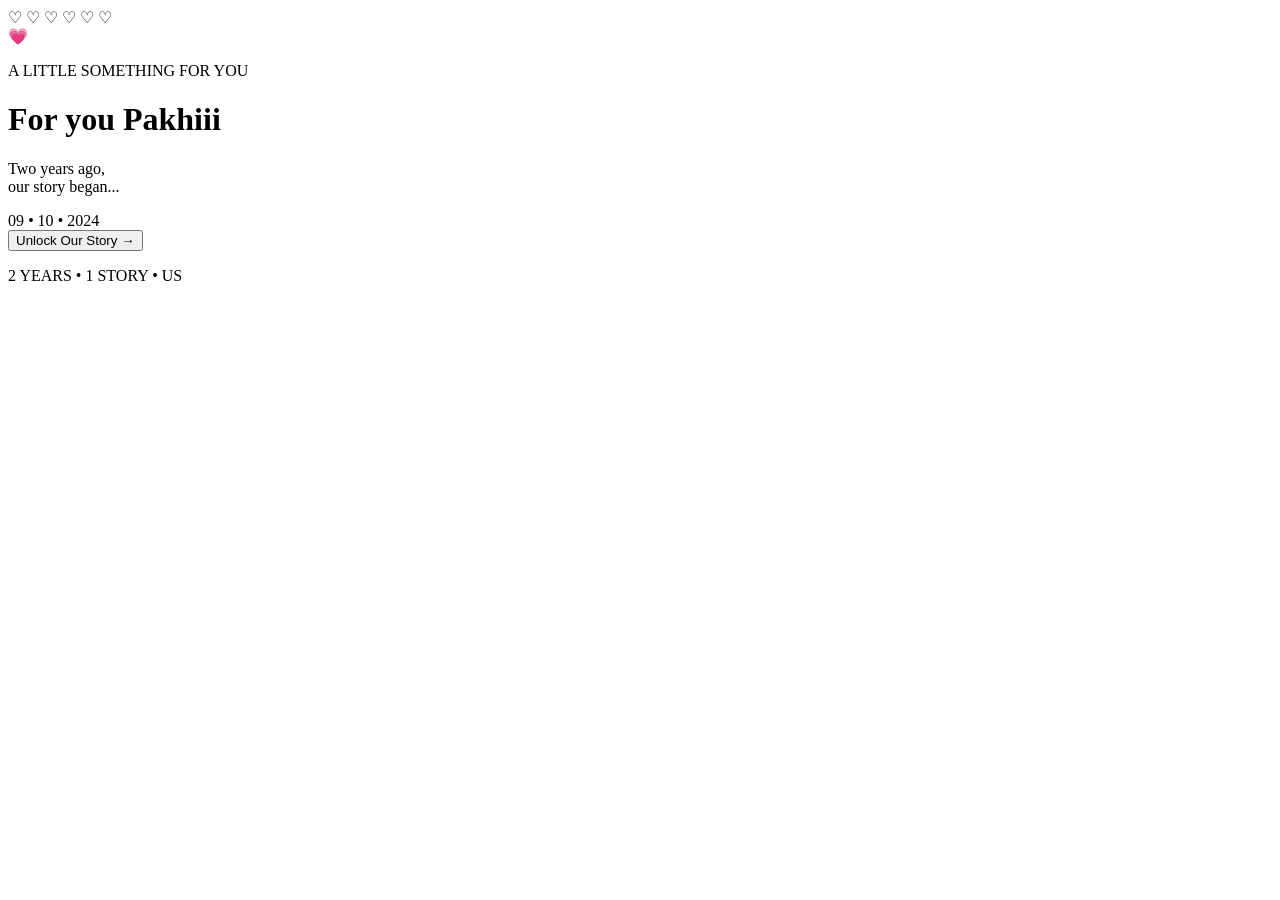
==== index.html @ 114947f1 "Create index.html" ====
<!DOCTYPE html>
<html lang="en">
<head>
    <meta charset="UTF-8">
    <meta name="viewport" content="width=device-width, initial-scale=1.0">

    <title>For you Pakhiii 💗</title>

    <link rel="stylesheet" href="style.css">
</head>

<body>

    <!-- Background -->
    <div class="background">
        <div class="glow glow-1"></div>
        <div class="glow glow-2"></div>
    </div>

    <!-- Floating Hearts -->
    <div class="hearts">
        <span>♡</span>
        <span>♡</span>
        <span>♡</span>
        <span>♡</span>
        <span>♡</span>
        <span>♡</span>
    </div>

    <!-- Main Card -->
    <main class="intro">

        <div class="heart">
            💗
        </div>

        <p class="small-text">A LITTLE SOMETHING FOR YOU</p>

        <h1>
            For you <span>Pakhiii</span>
        </h1>

        <p class="story">
            Two years ago,<br>
            our story began...
        </p>

        <div class="date">
            <span>09</span>
            <i>•</i>
            <span>10</span>
            <i>•</i>
            <span>2024</span>
        </div>

        <button id="enterBtn">
            <span>Unlock Our Story</span>
            <b>→</b>
        </button>

        <p class="bottom-text">
            2 YEARS • 1 STORY • US
        </p>

    </main>

    <script src="script.js"></script>

</body>
</html>
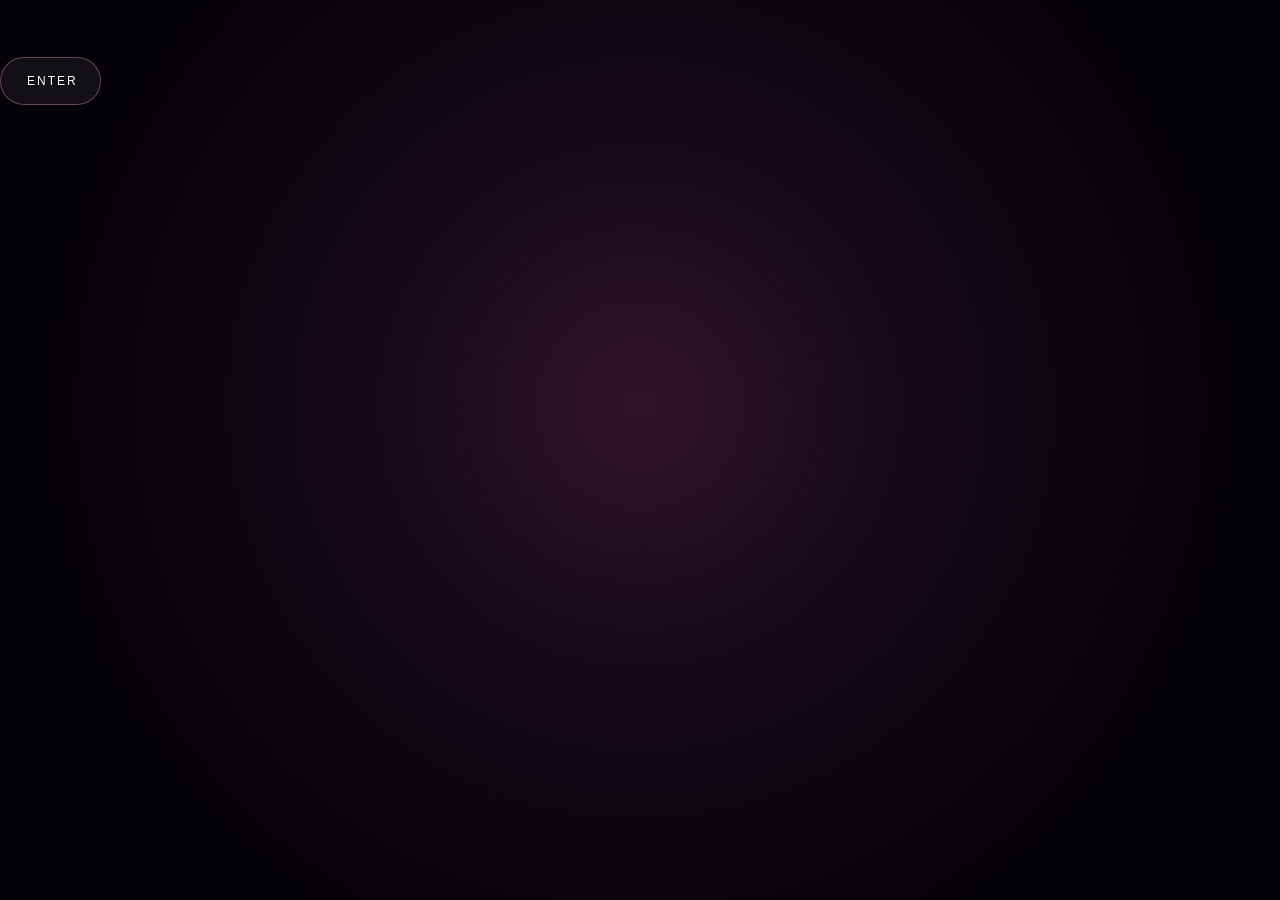
==== commit 9b5c0baf: "Update index.html" ====
--- a/index.html
+++ b/index.html
@@ -3,68 +3,56 @@
 <head>
     <meta charset="UTF-8">
     <meta name="viewport" content="width=device-width, initial-scale=1.0">
-
-    <title>For you Pakhiii 💗</title>
-
+    <title>🔒</title>
     <link rel="stylesheet" href="style.css">
 </head>
 
 <body>
 
-    <!-- Background -->
-    <div class="background">
-        <div class="glow glow-1"></div>
-        <div class="glow glow-2"></div>
+<div class="background">
+    <div class="glow glow1"></div>
+    <div class="glow glow2"></div>
+</div>
+
+<div class="lock-screen">
+
+    <!-- Lock -->
+    <div class="lock">
+        <div class="shackle"></div>
+
+        <div class="lock-body">
+            <div class="keyhole"></div>
+        </div>
     </div>
 
-    <!-- Floating Hearts -->
-    <div class="hearts">
-        <span>♡</span>
-        <span>♡</span>
-        <span>♡</span>
-        <span>♡</span>
-        <span>♡</span>
-        <span>♡</span>
+    <!-- Number -->
+    <div class="pin-area">
+
+        <div class="dots">
+            <span></span>
+            <span></span>
+            <span></span>
+            <span></span>
+            <span></span>
+            <span></span>
+        </div>
+
+        <input
+            id="pin"
+            type="password"
+            inputmode="numeric"
+            maxlength="6"
+            autocomplete="off"
+        >
+
     </div>
 
-    <!-- Main Card -->
-    <main class="intro">
+    <!-- Enter -->
+    <button id="enter">ENTER</button>
 
-        <div class="heart">
-            💗
-        </div>
+</div>
 
-        <p class="small-text">A LITTLE SOMETHING FOR YOU</p>
-
-        <h1>
-            For you <span>Pakhiii</span>
-        </h1>
-
-        <p class="story">
-            Two years ago,<br>
-            our story began...
-        </p>
-
-        <div class="date">
-            <span>09</span>
-            <i>•</i>
-            <span>10</span>
-            <i>•</i>
-            <span>2024</span>
-        </div>
-
-        <button id="enterBtn">
-            <span>Unlock Our Story</span>
-            <b>→</b>
-        </button>
-
-        <p class="bottom-text">
-            2 YEARS • 1 STORY • US
-        </p>
-
-    </main>
-
-    <script src="script.js"></script>
+<script src="script.js"></script>
 
 </body>
 </html>
--- a/style.css
+++ b/style.css
@@ -0,0 +1,314 @@
+* {
+    margin: 0;
+    padding: 0;
+    box-sizing: border-box;
+}
+
+html,
+body {
+    width: 100%;
+    height: 100%;
+}
+
+body {
+    overflow: hidden;
+    background: #050207;
+    color: white;
+    font-family: Georgia, "Times New Roman", serif;
+}
+
+/* Background */
+
+.background {
+    position: fixed;
+    inset: 0;
+    overflow: hidden;
+    background:
+        radial-gradient(circle at 50% 45%, #321326 0%, #120914 35%, #050207 75%);
+}
+
+.glow {
+    position: absolute;
+    border-radius: 50%;
+    filter: blur(90px);
+    opacity: .35;
+}
+
+.glow-1 {
+    width: 350px;
+    height: 350px;
+    background: #c52873;
+    top: -120px;
+    left: -120px;
+}
+
+.glow-2 {
+    width: 300px;
+    height: 300px;
+    background: #7138a8;
+    bottom: -120px;
+    right: -100px;
+}
+
+/* Floating Hearts */
+
+.hearts span {
+    position: absolute;
+    color: rgba(255, 170, 215, .28);
+    font-size: 25px;
+    animation: float 8s infinite ease-in-out;
+}
+
+.hearts span:nth-child(1) {
+    left: 12%;
+    bottom: -50px;
+    animation-delay: 0s;
+}
+
+.hearts span:nth-child(2) {
+    left: 28%;
+    bottom: -50px;
+    animation-delay: 2s;
+}
+
+.hearts span:nth-child(3) {
+    left: 48%;
+    bottom: -50px;
+    animation-delay: 4s;
+}
+
+.hearts span:nth-child(4) {
+    left: 65%;
+    bottom: -50px;
+    animation-delay: 1s;
+}
+
+.hearts span:nth-child(5) {
+    left: 80%;
+    bottom: -50px;
+    animation-delay: 3s;
+}
+
+.hearts span:nth-child(6) {
+    left: 92%;
+    bottom: -50px;
+    animation-delay: 5s;
+}
+
+@keyframes float {
+
+    0% {
+        transform: translateY(0) scale(.8) rotate(0deg);
+        opacity: 0;
+    }
+
+    20% {
+        opacity: 1;
+    }
+
+    100% {
+        transform: translateY(-110vh) scale(1.4) rotate(30deg);
+        opacity: 0;
+    }
+}
+
+/* Main */
+
+.intro {
+    position: relative;
+    z-index: 2;
+
+    min-height: 100vh;
+
+    display: flex;
+    flex-direction: column;
+    justify-content: center;
+    align-items: center;
+
+    text-align: center;
+
+    padding: 30px;
+}
+
+/* Heart */
+
+.heart {
+    width: 78px;
+    height: 78px;
+
+    display: flex;
+    align-items: center;
+    justify-content: center;
+
+    font-size: 36px;
+
+    border-radius: 50%;
+
+    background: rgba(255, 255, 255, .06);
+    border: 1px solid rgba(255, 180, 220, .2);
+
+    box-shadow:
+        0 0 35px rgba(255, 75, 160, .25),
+        inset 0 0 25px rgba(255, 255, 255, .04);
+
+    animation: heartbeat 2.5s infinite ease-in-out;
+
+    margin-bottom: 28px;
+}
+
+@keyframes heartbeat {
+
+    0%, 100% {
+        transform: scale(1);
+    }
+
+    50% {
+        transform: scale(1.08);
+    }
+}
+
+/* Text */
+
+.small-text {
+    font-family: Arial, sans-serif;
+    font-size: 10px;
+    letter-spacing: 4px;
+    color: #d9a5bd;
+    margin-bottom: 16px;
+}
+
+h1 {
+    font-size: clamp(42px, 11vw, 76px);
+    font-weight: 400;
+    letter-spacing: -2px;
+    margin-bottom: 18px;
+}
+
+h1 span {
+    font-style: italic;
+    background: linear-gradient(90deg, #ffb0d4, #e78cff);
+    -webkit-background-clip: text;
+    -webkit-text-fill-color: transparent;
+}
+
+.story {
+    font-size: 18px;
+    line-height: 1.8;
+    color: #cdbcc6;
+}
+
+.date {
+    display: flex;
+    align-items: center;
+    gap: 14px;
+
+    margin-top: 25px;
+
+    font-family: Arial, sans-serif;
+    font-size: 13px;
+    letter-spacing: 3px;
+
+    color: #f0c9da;
+}
+
+.date i {
+    color: #a45c82;
+    font-style: normal;
+}
+
+/* Button */
+
+button {
+    margin-top: 38px;
+
+    display: flex;
+    align-items: center;
+    gap: 25px;
+
+    padding: 16px 22px 16px 26px;
+
+    border: 1px solid rgba(255, 170, 210, .35);
+    border-radius: 50px;
+
+    background: rgba(255, 255, 255, .06);
+    color: white;
+
+    cursor: pointer;
+
+    font-family: Arial, sans-serif;
+    font-size: 12px;
+    letter-spacing: 2px;
+    text-transform: uppercase;
+
+    backdrop-filter: blur(10px);
+
+    transition: .4s ease;
+}
+
+button b {
+    width: 32px;
+    height: 32px;
+
+    display: flex;
+    align-items: center;
+    justify-content: center;
+
+    border-radius: 50%;
+
+    background: rgba(255, 130, 190, .18);
+
+    font-size: 18px;
+    font-weight: 400;
+
+    transition: .4s ease;
+}
+
+button:hover {
+    transform: translateY(-3px);
+    border-color: rgba(255, 180, 220, .8);
+    box-shadow: 0 10px 40px rgba(255, 60, 150, .2);
+}
+
+button:hover b {
+    transform: translateX(4px);
+}
+
+/* Bottom */
+
+.bottom-text {
+    position: absolute;
+    bottom: 25px;
+
+    font-family: Arial, sans-serif;
+    font-size: 8px;
+    letter-spacing: 4px;
+
+    color: rgba(255, 255, 255, .3);
+}
+
+/* Mobile */
+
+@media (max-width: 600px) {
+
+    .intro {
+        padding: 25px;
+    }
+
+    .heart {
+        width: 68px;
+        height: 68px;
+        font-size: 30px;
+    }
+
+    h1 {
+        font-size: 48px;
+    }
+
+    .story {
+        font-size: 16px;
+    }
+
+    button {
+        margin-top: 32px;
+    }
+}
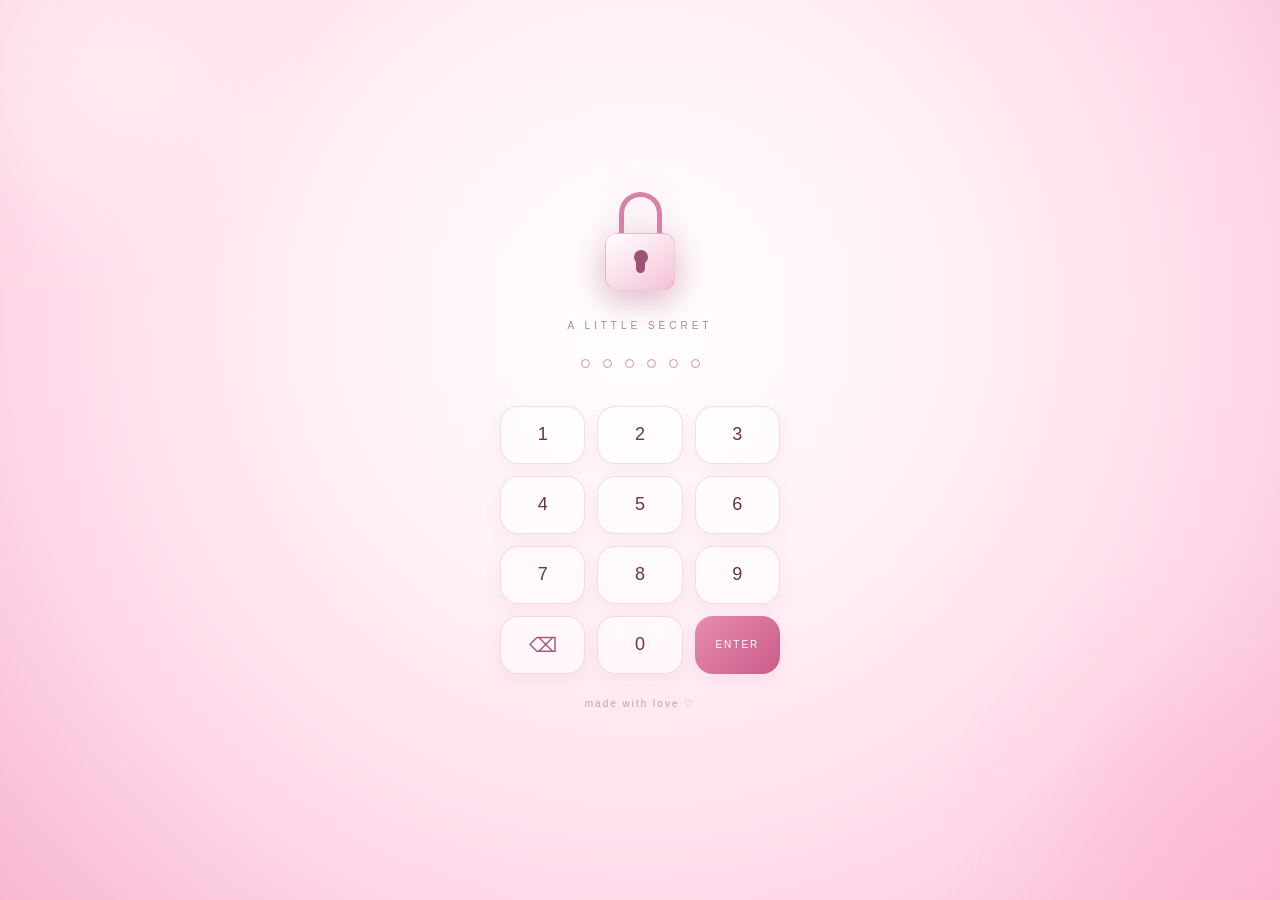
==== commit 17a7146b: "Update index.html" ====
--- a/index.html
+++ b/index.html
@@ -3,56 +3,507 @@
 <head>
     <meta charset="UTF-8">
     <meta name="viewport" content="width=device-width, initial-scale=1.0">
-    <title>🔒</title>
-    <link rel="stylesheet" href="style.css">
+
+    <title>For Fariha 💗</title>
+
+    <style>
+        * {
+            margin: 0;
+            padding: 0;
+            box-sizing: border-box;
+        }
+
+        html {
+            scroll-behavior: smooth;
+        }
+
+        body {
+            min-height: 100vh;
+            overflow: hidden;
+
+            display: flex;
+            justify-content: center;
+            align-items: center;
+
+            font-family: Arial, sans-serif;
+            color: #5b2942;
+
+            background:
+                radial-gradient(
+                    circle at 50% 35%,
+                    #ffffff 0%,
+                    #fff1f7 35%,
+                    #ffd9e9 70%,
+                    #f7b7d0 100%
+                );
+        }
+
+        /* Soft glowing background */
+
+        .glow {
+            position: fixed;
+            width: 300px;
+            height: 300px;
+
+            border-radius: 50%;
+            filter: blur(70px);
+
+            opacity: .45;
+
+            pointer-events: none;
+        }
+
+        .glow.one {
+            background: #ffffff;
+            top: -100px;
+            left: -80px;
+        }
+
+        .glow.two {
+            background: #ffb4d2;
+            right: -100px;
+            bottom: -100px;
+        }
+
+        /* Main */
+
+        .lock-screen {
+            position: relative;
+            z-index: 5;
+
+            width: 100%;
+            max-width: 390px;
+
+            min-height: 100vh;
+
+            display: flex;
+            flex-direction: column;
+            align-items: center;
+            justify-content: center;
+
+            padding: 25px;
+        }
+
+        /* Lock */
+
+        .lock {
+            position: relative;
+
+            width: 82px;
+            height: 98px;
+
+            margin-bottom: 30px;
+
+            filter:
+                drop-shadow(
+                    0 8px 18px rgba(170, 70, 110, .22)
+                );
+
+            animation: floatLock 3s ease-in-out infinite;
+        }
+
+        .shackle {
+            position: absolute;
+
+            width: 43px;
+            height: 48px;
+
+            left: 20px;
+            top: 0;
+
+            border: 5px solid #d783a6;
+            border-bottom: none;
+
+            border-radius: 25px 25px 0 0;
+        }
+
+        .lock-body {
+            position: absolute;
+
+            width: 70px;
+            height: 57px;
+
+            left: 6px;
+            bottom: 0;
+
+            border-radius: 12px;
+
+            background:
+                linear-gradient(
+                    145deg,
+                    #fff,
+                    #f4c1d7
+                );
+
+            border: 1px solid rgba(190,100,140,.25);
+
+            box-shadow:
+                0 12px 30px rgba(180,70,120,.2);
+        }
+
+        .keyhole {
+            position: absolute;
+
+            width: 9px;
+            height: 18px;
+
+            left: 30px;
+            top: 21px;
+
+            background: #9b5273;
+
+            border-radius: 8px;
+        }
+
+        .keyhole::before {
+            content: "";
+
+            position: absolute;
+
+            width: 14px;
+            height: 14px;
+
+            left: -2.5px;
+            top: -5px;
+
+            border-radius: 50%;
+
+            background: #9b5273;
+        }
+
+        @keyframes floatLock {
+            0%, 100% {
+                transform: translateY(0);
+            }
+
+            50% {
+                transform: translateY(-7px);
+            }
+        }
+
+        /* Tiny text */
+
+        .hint {
+            font-size: 10px;
+            letter-spacing: 4px;
+
+            text-transform: uppercase;
+
+            color: rgba(100,45,70,.55);
+
+            margin-bottom: 20px;
+        }
+
+        /* PIN dots */
+
+        .dots {
+            display: flex;
+            justify-content: center;
+            align-items: center;
+
+            gap: 13px;
+
+            height: 25px;
+
+            margin-bottom: 30px;
+        }
+
+        .dot {
+            width: 9px;
+            height: 9px;
+
+            border-radius: 50%;
+
+            border: 1px solid #d98eae;
+
+            background: rgba(255,255,255,.65);
+
+            transition:
+                .25s ease;
+        }
+
+        .dot.active {
+            background: #d85d91;
+
+            border-color: #d85d91;
+
+            box-shadow:
+                0 0 12px rgba(216,93,145,.55);
+
+            transform: scale(1.18);
+        }
+
+        /* Keypad */
+
+        .keypad {
+            width: 100%;
+            max-width: 280px;
+
+            display: grid;
+
+            grid-template-columns:
+                repeat(3, 1fr);
+
+            gap: 12px;
+        }
+
+        .key {
+            height: 58px;
+
+            border-radius: 18px;
+
+            border:
+                1px solid
+                rgba(180,90,125,.18);
+
+            background:
+                rgba(255,255,255,.55);
+
+            backdrop-filter: blur(12px);
+
+            color: #6d304e;
+
+            font-size: 18px;
+
+            cursor: pointer;
+
+            box-shadow:
+                0 6px 18px
+                rgba(180,80,120,.08);
+
+            transition:
+                .2s ease;
+        }
+
+        .key:hover {
+            background:
+                rgba(255,255,255,.85);
+
+            transform:
+                translateY(-2px);
+
+            box-shadow:
+                0 8px 22px
+                rgba(180,80,120,.15);
+        }
+
+        .key:active {
+            transform:
+                scale(.92);
+        }
+
+        .key.enter {
+            background:
+                linear-gradient(
+                    135deg,
+                    #e78caf,
+                    #c95b88
+                );
+
+            color: white;
+
+            font-size: 10px;
+
+            letter-spacing: 2px;
+
+            border: none;
+        }
+
+        .key.delete {
+            font-size: 20px;
+
+            color: #a85878;
+        }
+
+        /* Bottom */
+
+        .private {
+            margin-top: 24px;
+
+            font-size: 10px;
+
+            letter-spacing: 2px;
+
+            color:
+                rgba(100,45,70,.4);
+        }
+
+        /* Wrong PIN shake */
+
+        .shake {
+            animation:
+                shake .35s ease;
+        }
+
+        @keyframes shake {
+
+            0%,100% {
+                transform: translateX(0);
+            }
+
+            25% {
+                transform: translateX(-8px);
+            }
+
+            75% {
+                transform: translateX(8px);
+            }
+        }
+
+        @media(max-height:700px) {
+
+            .lock {
+                transform: scale(.85);
+                margin-bottom: 15px;
+            }
+
+            .hint {
+                margin-bottom: 12px;
+            }
+
+            .dots {
+                margin-bottom: 18px;
+            }
+
+            .key {
+                height: 50px;
+            }
+
+            .private {
+                margin-top: 14px;
+            }
+        }
+    </style>
 </head>
 
 <body>
 
-<div class="background">
-    <div class="glow glow1"></div>
-    <div class="glow glow2"></div>
-</div>
-
-<div class="lock-screen">
-
-    <!-- Lock -->
-    <div class="lock">
-        <div class="shackle"></div>
-
-        <div class="lock-body">
-            <div class="keyhole"></div>
+    <div class="glow one"></div>
+    <div class="glow two"></div>
+
+    <main class="lock-screen" id="lockScreen">
+
+        <div class="lock">
+
+            <div class="shackle"></div>
+
+            <div class="lock-body">
+                <div class="keyhole"></div>
+            </div>
+
         </div>
-    </div>
-
-    <!-- Number -->
-    <div class="pin-area">
+
+        <div class="hint">
+            A little secret
+        </div>
 
         <div class="dots">
-            <span></span>
-            <span></span>
-            <span></span>
-            <span></span>
-            <span></span>
-            <span></span>
+            <span class="dot"></span>
+            <span class="dot"></span>
+            <span class="dot"></span>
+            <span class="dot"></span>
+            <span class="dot"></span>
+            <span class="dot"></span>
         </div>
 
-        <input
-            id="pin"
-            type="password"
-            inputmode="numeric"
-            maxlength="6"
-            autocomplete="off"
-        >
-
-    </div>
-
-    <!-- Enter -->
-    <button id="enter">ENTER</button>
-
-</div>
-
-<script src="script.js"></script>
-
-</body>
-</html>
+        <div class="keypad">
+
+            <button class="key" onclick="press(1)">1</button>
+            <button class="key" onclick="press(2)">2</button>
+            <button class="key" onclick="press(3)">3</button>
+
+            <button class="key" onclick="press(4)">4</button>
+            <button class="key" onclick="press(5)">5</button>
+            <button class="key" onclick="press(6)">6</button>
+
+            <button class="key" onclick="press(7)">7</button>
+            <button class="key" onclick="press(8)">8</button>
+            <button class="key" onclick="press(9)">9</button>
+
+            <button class="key delete" onclick="deleteLast()">⌫</button>
+            <button class="key" onclick="press(0)">0</button>
+            <button class="key enter" onclick="checkPIN()">ENTER</button>
+
+        </div>
+
+        <div class="private">
+            made with love ♡
+        </div>
+
+    </main>
+
+    <script>
+
+        const correctPIN = "091721";
+
+        let enteredPIN = "";
+
+        const dots =
+            document.querySelectorAll(".dot");
+
+        const lockScreen =
+            document.getElementById("lockScreen");
+
+
+        function press(number) {
+
+            if (enteredPIN.length >= 6) {
+                return;
+            }
+
+            enteredPIN += number;
+
+            updateDots();
+
+        }
+
+
+        function deleteLast() {
+
+            enteredPIN =
+                enteredPIN.slice(0, -1);
+
+            updateDots();
+
+        }
+
+
+        function updateDots() {
+
+            dots.forEach((dot, index) => {
+
+                if (index < enteredPIN.length) {
+
+                    dot.classList.add("active");
+
+                } else {
+
+                    dot.classList.remove("active");
+
+                }
+
+            });
+
+        }
+
+
+        function checkPIN() {
+
+            if (enteredPIN === correctPIN) {
+
+                document.body.style.transition =
+                    "opacity 1s ease, transform 1s ease";
+
+                document.body.style.opacity = "0";
+
+                document.body.style.transform =
+                    "translateY(-30px)";
+
+                setTimeout(() => {
+
+                    window.location.href =
+                        "unlocked.html";
+
+                }, 1000);
+
+            } else {
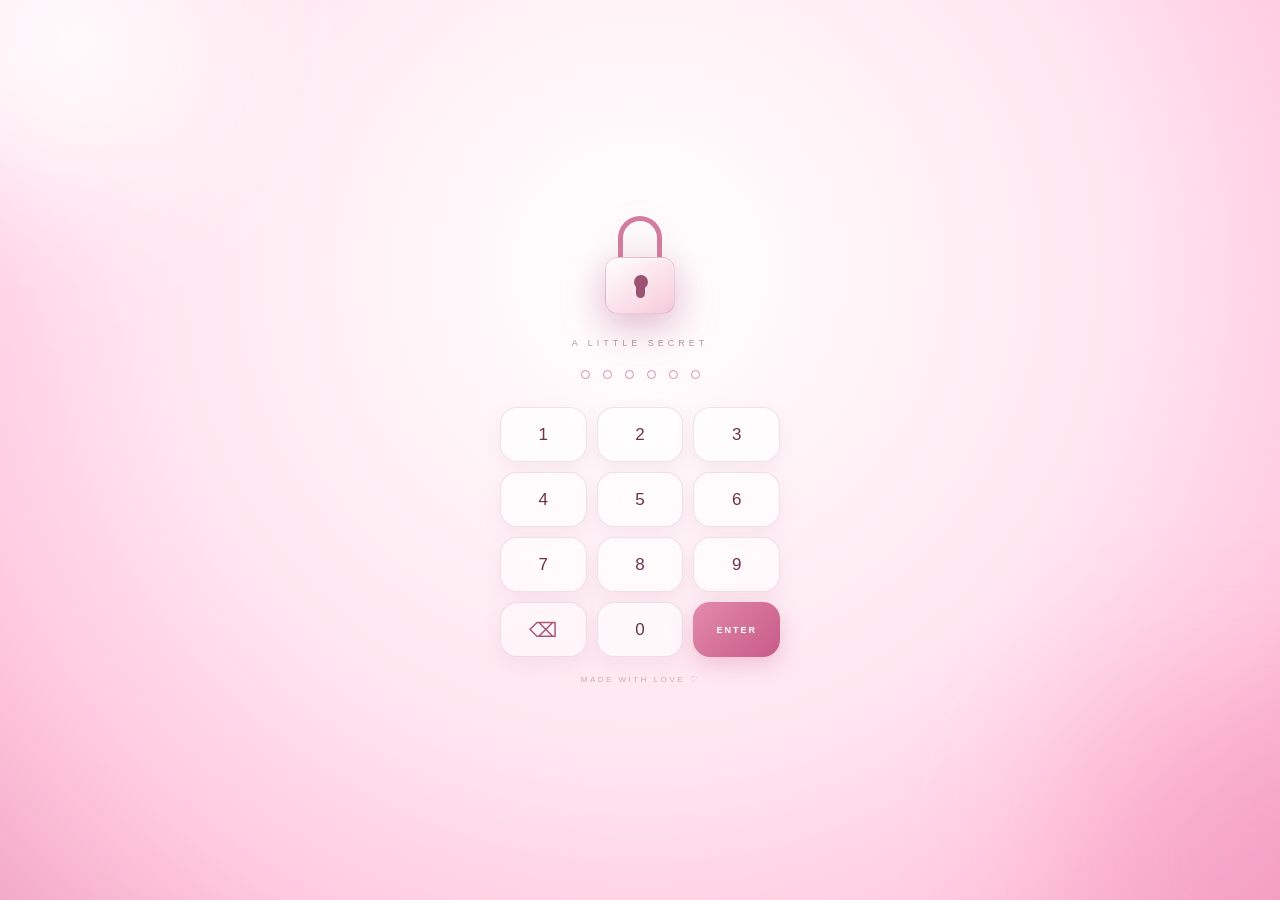
==== commit 82875278: "Update index.html" ====
--- a/index.html
+++ b/index.html
@@ -1,123 +1,334 @@
 <!DOCTYPE html>
 <html lang="en">
+
 <head>
+
     <meta charset="UTF-8">
-    <meta name="viewport" content="width=device-width, initial-scale=1.0">
+
+    <meta
+        name="viewport"
+        content="width=device-width, initial-scale=1.0, maximum-scale=1.0, user-scalable=no"
+    >
 
     <title>For Fariha 💗</title>
 
+
     <style>
+
+        /* =========================
+           RESET
+        ========================== */
+
         * {
             margin: 0;
             padding: 0;
             box-sizing: border-box;
         }
 
-        html {
-            scroll-behavior: smooth;
-        }
-
+
+        /* =========================
+           FULLY FIXED SCREEN
+        ========================== */
+
+        html,
         body {
-            min-height: 100vh;
+            width: 100%;
+            height: 100%;
+
+            margin: 0;
+            padding: 0;
+
             overflow: hidden;
 
+            position: fixed;
+
+            inset: 0;
+
+            overscroll-behavior: none;
+        }
+
+
+        body {
+
             display: flex;
+
             justify-content: center;
             align-items: center;
 
             font-family: Arial, sans-serif;
-            color: #5b2942;
+
+            color: #642f49;
 
             background:
+
                 radial-gradient(
-                    circle at 50% 35%,
+                    circle at 50% 30%,
                     #ffffff 0%,
-                    #fff1f7 35%,
-                    #ffd9e9 70%,
-                    #f7b7d0 100%
+                    #fff5f9 25%,
+                    #ffe5ef 55%,
+                    #ffc9df 80%,
+                    #f3aac9 100%
                 );
-        }
-
-        /* Soft glowing background */
+
+            touch-action: none;
+
+            -webkit-user-select: none;
+            user-select: none;
+
+            -webkit-touch-callout: none;
+        }
+
+
+        /* =========================
+           BACKGROUND GLOWS
+        ========================== */
 
         .glow {
+
             position: fixed;
-            width: 300px;
-            height: 300px;
 
             border-radius: 50%;
-            filter: blur(70px);
-
-            opacity: .45;
 
             pointer-events: none;
-        }
+
+            filter: blur(75px);
+
+            z-index: 0;
+        }
+
 
         .glow.one {
+
+            width: 330px;
+            height: 330px;
+
+            top: -130px;
+            left: -110px;
+
             background: #ffffff;
-            top: -100px;
-            left: -80px;
-        }
+
+            opacity: .9;
+        }
+
 
         .glow.two {
-            background: #ffb4d2;
-            right: -100px;
-            bottom: -100px;
-        }
-
-        /* Main */
+
+            width: 380px;
+            height: 380px;
+
+            right: -150px;
+            bottom: -150px;
+
+            background: #f58eb9;
+
+            opacity: .38;
+        }
+
+
+        .glow.three {
+
+            width: 220px;
+            height: 220px;
+
+            left: 50%;
+            top: 50%;
+
+            transform: translate(-50%, -50%);
+
+            background: #ffffff;
+
+            opacity: .35;
+
+            filter: blur(100px);
+        }
+
+
+        /* =========================
+           FLOATING PETALS
+        ========================== */
+
+        .petal {
+
+            position: fixed;
+
+            width: 7px;
+            height: 11px;
+
+            border-radius:
+                100% 0 100% 0;
+
+            background:
+                rgba(255,255,255,.75);
+
+            pointer-events: none;
+
+            opacity: 0;
+
+            animation:
+                floatingPetal
+                linear infinite;
+        }
+
+
+        .petal.one {
+
+            left: 12%;
+            top: 10%;
+
+            animation-duration: 7s;
+        }
+
+
+        .petal.two {
+
+            left: 82%;
+            top: 5%;
+
+            animation-duration: 9s;
+
+            animation-delay: 2s;
+        }
+
+
+        .petal.three {
+
+            left: 25%;
+            top: 35%;
+
+            animation-duration: 8s;
+
+            animation-delay: 1s;
+        }
+
+
+        .petal.four {
+
+            left: 75%;
+            top: 45%;
+
+            animation-duration: 10s;
+
+            animation-delay: 3s;
+        }
+
+
+        @keyframes floatingPetal {
+
+            0% {
+
+                transform:
+                    translateY(-30px)
+                    rotate(0deg);
+
+                opacity: 0;
+            }
+
+            15% {
+                opacity: .7;
+            }
+
+            50% {
+
+                transform:
+                    translateY(45vh)
+                    translateX(25px)
+                    rotate(180deg);
+
+                opacity: .45;
+            }
+
+            100% {
+
+                transform:
+                    translateY(110vh)
+                    translateX(-20px)
+                    rotate(360deg);
+
+                opacity: 0;
+            }
+        }
+
+
+        /* =========================
+           LOCK SCREEN
+        ========================== */
 
         .lock-screen {
-            position: relative;
-            z-index: 5;
+
+            position: fixed;
+
+            inset: 0;
 
             width: 100%;
-            max-width: 390px;
-
-            min-height: 100vh;
+            height: 100dvh;
 
             display: flex;
+
             flex-direction: column;
+
+            justify-content: center;
+
             align-items: center;
-            justify-content: center;
-
-            padding: 25px;
-        }
-
-        /* Lock */
+
+            padding:
+                20px;
+
+            overflow: hidden;
+
+            z-index: 10;
+        }
+
+
+        /* =========================
+           LOCK
+        ========================== */
 
         .lock {
+
             position: relative;
 
             width: 82px;
             height: 98px;
 
-            margin-bottom: 30px;
+            margin-bottom: 24px;
 
             filter:
                 drop-shadow(
-                    0 8px 18px rgba(170, 70, 110, .22)
+                    0 10px 22px
+                    rgba(175,65,110,.22)
                 );
 
-            animation: floatLock 3s ease-in-out infinite;
-        }
+            animation:
+                lockFloat
+                3s
+                ease-in-out
+                infinite;
+        }
+
 
         .shackle {
+
             position: absolute;
 
-            width: 43px;
-            height: 48px;
-
-            left: 20px;
+            width: 44px;
+            height: 49px;
+
+            left: 19px;
             top: 0;
 
-            border: 5px solid #d783a6;
+            border:
+                5px solid
+                #d27c9f;
+
             border-bottom: none;
 
-            border-radius: 25px 25px 0 0;
-        }
+            border-radius:
+                25px 25px 0 0;
+        }
+
 
         .lock-body {
+
             position: absolute;
 
             width: 70px;
@@ -126,36 +337,49 @@
             left: 6px;
             bottom: 0;
 
-            border-radius: 12px;
+            border-radius: 13px;
 
             background:
+
                 linear-gradient(
                     145deg,
-                    #fff,
-                    #f4c1d7
+                    #ffffff,
+                    #f7cada
                 );
 
-            border: 1px solid rgba(190,100,140,.25);
+            border:
+                1px solid
+                rgba(180,85,125,.25);
 
             box-shadow:
-                0 12px 30px rgba(180,70,120,.2);
-        }
+
+                0 12px 30px
+                rgba(180,70,120,.18),
+
+                inset
+                0 1px 1px
+                rgba(255,255,255,.9);
+        }
+
 
         .keyhole {
+
             position: absolute;
 
             width: 9px;
             height: 18px;
 
             left: 30px;
-            top: 21px;
+            top: 22px;
 
             background: #9b5273;
 
             border-radius: 8px;
         }
 
+
         .keyhole::before {
+
             content: "";
 
             position: absolute;
@@ -171,334 +395,630 @@
             background: #9b5273;
         }
 
-        @keyframes floatLock {
-            0%, 100% {
-                transform: translateY(0);
+
+        @keyframes lockFloat {
+
+            0%,100% {
+
+                transform:
+                    translateY(0);
             }
 
             50% {
-                transform: translateY(-7px);
-            }
-        }
-
-        /* Tiny text */
+
+                transform:
+                    translateY(-7px);
+            }
+        }
+
+
+        /* =========================
+           HINT
+        ========================== */
 
         .hint {
-            font-size: 10px;
+
+            font-size: 9px;
+
             letter-spacing: 4px;
 
             text-transform: uppercase;
 
-            color: rgba(100,45,70,.55);
-
-            margin-bottom: 20px;
-        }
-
-        /* PIN dots */
+            color:
+                rgba(100,45,70,.48);
+
+            margin-bottom: 16px;
+        }
+
+
+        /* =========================
+           PIN DOTS
+        ========================== */
 
         .dots {
+
             display: flex;
+
             justify-content: center;
             align-items: center;
 
             gap: 13px;
 
-            height: 25px;
-
-            margin-bottom: 30px;
-        }
+            height: 20px;
+
+            margin-bottom: 23px;
+        }
+
 
         .dot {
+
             width: 9px;
             height: 9px;
 
             border-radius: 50%;
 
-            border: 1px solid #d98eae;
-
-            background: rgba(255,255,255,.65);
+            background:
+                rgba(255,255,255,.7);
+
+            border:
+                1px solid
+                #d68aaa;
 
             transition:
                 .25s ease;
         }
 
+
         .dot.active {
-            background: #d85d91;
-
-            border-color: #d85d91;
+
+            background:
+                #d65b90;
+
+            border-color:
+                #d65b90;
 
             box-shadow:
-                0 0 12px rgba(216,93,145,.55);
-
-            transform: scale(1.18);
-        }
-
-        /* Keypad */
+                0 0 13px
+                rgba(214,91,144,.6);
+
+            transform:
+                scale(1.18);
+        }
+
+
+        /* =========================
+           KEYPAD
+        ========================== */
 
         .keypad {
-            width: 100%;
-            max-width: 280px;
+
+            width: min(280px, 85vw);
 
             display: grid;
 
             grid-template-columns:
                 repeat(3, 1fr);
 
-            gap: 12px;
-        }
+            gap: 10px;
+        }
+
 
         .key {
-            height: 58px;
-
-            border-radius: 18px;
+
+            height: 55px;
+
+            border-radius: 17px;
 
             border:
                 1px solid
-                rgba(180,90,125,.18);
+                rgba(170,80,120,.16);
 
             background:
-                rgba(255,255,255,.55);
-
-            backdrop-filter: blur(12px);
+                rgba(255,255,255,.62);
+
+            backdrop-filter:
+                blur(15px);
+
+            -webkit-backdrop-filter:
+                blur(15px);
 
             color: #6d304e;
 
-            font-size: 18px;
+            font-size: 17px;
 
             cursor: pointer;
 
             box-shadow:
-                0 6px 18px
-                rgba(180,80,120,.08);
+
+                0 7px 20px
+                rgba(170,70,110,.08);
 
             transition:
-                .2s ease;
-        }
+                transform .15s ease,
+                background .2s ease,
+                box-shadow .2s ease;
+        }
+
 
         .key:hover {
+
             background:
-                rgba(255,255,255,.85);
+                rgba(255,255,255,.9);
+
+            box-shadow:
+
+                0 10px 25px
+                rgba(170,70,110,.13);
+        }
+
+
+        .key:active {
 
             transform:
-                translateY(-2px);
-
-            box-shadow:
-                0 8px 22px
-                rgba(180,80,120,.15);
-        }
-
-        .key:active {
-            transform:
-                scale(.92);
-        }
+                scale(.91);
+        }
+
+
+        /* ENTER */
 
         .key.enter {
+
+            border: none;
+
+            color: white;
+
+            font-size: 9px;
+
+            font-weight: 600;
+
+            letter-spacing: 2px;
+
             background:
+
                 linear-gradient(
                     135deg,
-                    #e78caf,
-                    #c95b88
+                    #e48bad,
+                    #c75a87
                 );
 
-            color: white;
-
-            font-size: 10px;
-
-            letter-spacing: 2px;
-
-            border: none;
-        }
+            box-shadow:
+
+                0 8px 22px
+                rgba(195,75,125,.25);
+        }
+
+
+        /* DELETE */
 
         .key.delete {
+
             font-size: 20px;
 
-            color: #a85878;
-        }
-
-        /* Bottom */
+            color: #a65578;
+
+            background:
+                rgba(255,255,255,.5);
+        }
+
+
+        /* =========================
+           BOTTOM TEXT
+        ========================== */
 
         .private {
-            margin-top: 24px;
-
-            font-size: 10px;
-
-            letter-spacing: 2px;
+
+            margin-top: 18px;
+
+            font-size: 8px;
+
+            letter-spacing: 2.5px;
+
+            text-transform: uppercase;
 
             color:
-                rgba(100,45,70,.4);
-        }
-
-        /* Wrong PIN shake */
+                rgba(100,45,70,.35);
+        }
+
+
+        /* =========================
+           WRONG PIN SHAKE
+        ========================== */
 
         .shake {
+
             animation:
-                shake .35s ease;
-        }
+                shake
+                .35s
+                ease;
+        }
+
 
         @keyframes shake {
 
             0%,100% {
-                transform: translateX(0);
+                transform:
+                    translateX(0);
             }
 
             25% {
-                transform: translateX(-8px);
+                transform:
+                    translateX(-8px);
             }
 
             75% {
-                transform: translateX(8px);
-            }
-        }
-
-        @media(max-height:700px) {
+                transform:
+                    translateX(8px);
+            }
+        }
+
+
+        /* =========================
+           SMALL HEIGHT DEVICES
+        ========================== */
+
+        @media(max-height: 680px) {
 
             .lock {
-                transform: scale(.85);
-                margin-bottom: 15px;
+
+                transform:
+                    scale(.78);
+
+                margin-bottom: 8px;
             }
 
             .hint {
-                margin-bottom: 12px;
+
+                margin-bottom: 9px;
             }
 
             .dots {
-                margin-bottom: 18px;
+
+                margin-bottom: 13px;
+            }
+
+            .keypad {
+
+                gap: 7px;
             }
 
             .key {
+
+                height: 45px;
+
+                border-radius: 14px;
+            }
+
+            .private {
+
+                margin-top: 10px;
+            }
+        }
+
+
+        /* =========================
+           VERY SMALL MOBILE
+        ========================== */
+
+        @media(max-width: 350px) {
+
+            .keypad {
+
+                width: 250px;
+            }
+
+            .key {
+
                 height: 50px;
             }
 
-            .private {
-                margin-top: 14px;
-            }
-        }
+            .dots {
+
+                gap: 11px;
+            }
+        }
+
     </style>
+
 </head>
 
+
 <body>
 
+
+    <!-- Background -->
+
     <div class="glow one"></div>
+
     <div class="glow two"></div>
 
-    <main class="lock-screen" id="lockScreen">
+    <div class="glow three"></div>
+
+
+    <!-- Floating petals -->
+
+    <div class="petal one"></div>
+
+    <div class="petal two"></div>
+
+    <div class="petal three"></div>
+
+    <div class="petal four"></div>
+
+
+    <!-- LOCK SCREEN -->
+
+    <main
+        class="lock-screen"
+        id="lockScreen"
+    >
+
+
+        <!-- Lock -->
 
         <div class="lock">
 
             <div class="shackle"></div>
 
             <div class="lock-body">
+
                 <div class="keyhole"></div>
+
             </div>
 
         </div>
+
+
+        <!-- Hint -->
 
         <div class="hint">
             A little secret
         </div>
 
+
+        <!-- PIN -->
+
         <div class="dots">
+
             <span class="dot"></span>
+
             <span class="dot"></span>
+
             <span class="dot"></span>
+
             <span class="dot"></span>
+
             <span class="dot"></span>
+
             <span class="dot"></span>
+
         </div>
 
+
+        <!-- KEYPAD -->
+
         <div class="keypad">
 
-            <button class="key" onclick="press(1)">1</button>
-            <button class="key" onclick="press(2)">2</button>
-            <button class="key" onclick="press(3)">3</button>
-
-            <button class="key" onclick="press(4)">4</button>
-            <button class="key" onclick="press(5)">5</button>
-            <button class="key" onclick="press(6)">6</button>
-
-            <button class="key" onclick="press(7)">7</button>
-            <button class="key" onclick="press(8)">8</button>
-            <button class="key" onclick="press(9)">9</button>
-
-            <button class="key delete" onclick="deleteLast()">⌫</button>
-            <button class="key" onclick="press(0)">0</button>
-            <button class="key enter" onclick="checkPIN()">ENTER</button>
+
+            <button
+                class="key"
+                onclick="press(1)"
+            >
+                1
+            </button>
+
+
+            <button
+                class="key"
+                onclick="press(2)"
+            >
+                2
+            </button>
+
+
+            <button
+                class="key"
+                onclick="press(3)"
+            >
+                3
+            </button>
+
+
+            <button
+                class="key"
+                onclick="press(4)"
+            >
+                4
+            </button>
+
+
+            <button
+                class="key"
+                onclick="press(5)"
+            >
+                5
+            </button>
+
+
+            <button
+                class="key"
+                onclick="press(6)"
+            >
+                6
+            </button>
+
+
+            <button
+                class="key"
+                onclick="press(7)"
+            >
+                7
+            </button>
+
+
+            <button
+                class="key"
+                onclick="press(8)"
+            >
+                8
+            </button>
+
+
+            <button
+                class="key"
+                onclick="press(9)"
+            >
+                9
+            </button>
+
+
+            <button
+                class="key delete"
+                onclick="deleteLast()"
+            >
+                ⌫
+            </button>
+
+
+            <button
+                class="key"
+                onclick="press(0)"
+            >
+                0
+            </button>
+
+
+            <button
+                class="key enter"
+                onclick="checkPIN()"
+            >
+                ENTER
+            </button>
+
 
         </div>
+
 
         <div class="private">
             made with love ♡
         </div>
 
+
     </main>
 
+
     <script>
 
-        const correctPIN = "091721";
-
-        let enteredPIN = "";
+        /* =========================
+           PIN SYSTEM
+        ========================== */
+
+        const correctPIN =
+            "091721";
+
+        let enteredPIN =
+            "";
+
 
         const dots =
             document.querySelectorAll(".dot");
 
+
         const lockScreen =
             document.getElementById("lockScreen");
 
 
+        /* =========================
+           NUMBER PRESS
+        ========================== */
+
         function press(number) {
 
             if (enteredPIN.length >= 6) {
                 return;
             }
 
-            enteredPIN += number;
+
+            enteredPIN +=
+                number;
+
 
             updateDots();
 
         }
 
+
+        /* =========================
+           DELETE
+        ========================== */
 
         function deleteLast() {
 
             enteredPIN =
                 enteredPIN.slice(0, -1);
 
+
             updateDots();
 
         }
 
 
+        /* =========================
+           UPDATE DOTS
+        ========================== */
+
         function updateDots() {
 
-            dots.forEach((dot, index) => {
-
-                if (index < enteredPIN.length) {
-
-                    dot.classList.add("active");
-
-                } else {
-
-                    dot.classList.remove("active");
+            dots.forEach(
+                (dot, index) => {
+
+                    if (
+                        index <
+                        enteredPIN.length
+                    ) {
+
+                        dot.classList.add(
+                            "active"
+                        );
+
+                    } else {
+
+                        dot.classList.remove(
+                            "active"
+                        );
+
+                    }
 
                 }
-
-            });
-
-        }
-
+            );
+
+        }
+
+
+        /* =========================
+           CHECK PIN
+        ========================== */
 
         function checkPIN() {
 
-            if (enteredPIN === correctPIN) {
+
+            if (
+                enteredPIN ===
+                correctPIN
+            ) {
+
 
                 document.body.style.transition =
                     "opacity 1s ease, transform 1s ease";
 
-                document.body.style.opacity = "0";
+
+                document.body.style.opacity =
+                    "0";
+
 
                 document.body.style.transform =
                     "translateY(-30px)";
 
+
                 setTimeout(() => {
 
                     window.location.href =
@@ -506,4 +1026,41 @@
 
                 }, 1000);
 
+
             } else {
+
+
+                /* Shake */
+
+                lockScreen.classList.remove(
+                    "shake"
+                );
+
+
+                void lockScreen.offsetWidth;
+
+
+                lockScreen.classList.add(
+                    "shake"
+                );
+
+
+                /* Wrong PIN page */
+
+                setTimeout(() => {
+
+                    window.location.href =
+                        "error.html";
+
+                }, 400);
+
+            }
+
+        }
+
+    </script>
+
+
+</body>
+
+</html>
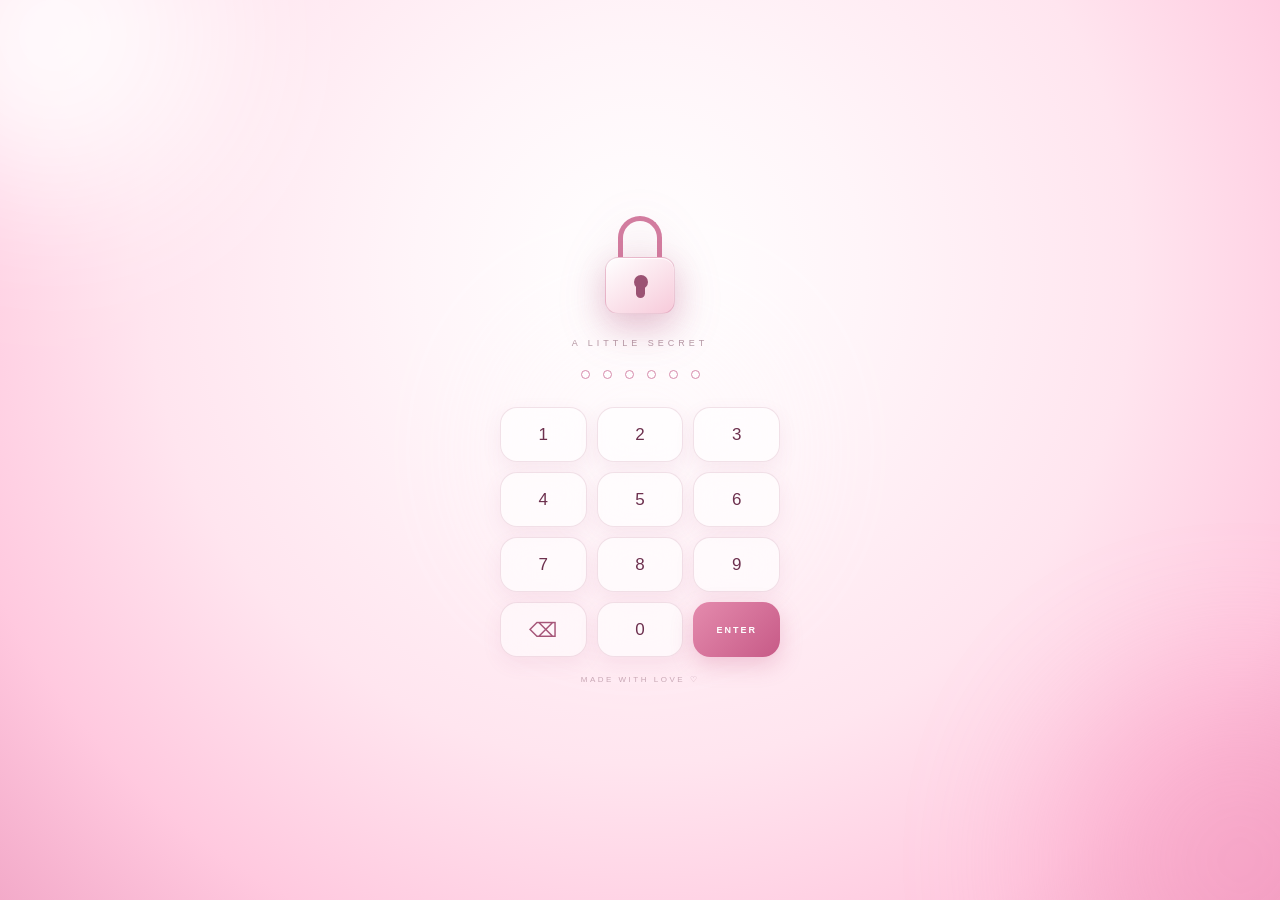
==== commit be1501c5: "Create index.html" ====
--- a/index.html
+++ b/index.html
@@ -12,12 +12,7 @@
 
     <title>For Fariha 💗</title>
 
-
     <style>
-
-        /* =========================
-           RESET
-        ========================== */
 
         * {
             margin: 0;
@@ -25,696 +20,30 @@
             box-sizing: border-box;
         }
 
-
-        /* =========================
-           FULLY FIXED SCREEN
-        ========================== */
-
         html,
         body {
             width: 100%;
             height: 100%;
-
-            margin: 0;
-            padding: 0;
-
             overflow: hidden;
-
             position: fixed;
-
             inset: 0;
-
-            overscroll-behavior: none;
+            background: #fff5f9;
         }
 
-
-        body {
-
-            display: flex;
-
-            justify-content: center;
-            align-items: center;
-
-            font-family: Arial, sans-serif;
-
-            color: #642f49;
-
-            background:
-
-                radial-gradient(
-                    circle at 50% 30%,
-                    #ffffff 0%,
-                    #fff5f9 25%,
-                    #ffe5ef 55%,
-                    #ffc9df 80%,
-                    #f3aac9 100%
-                );
-
-            touch-action: none;
-
-            -webkit-user-select: none;
-            user-select: none;
-
-            -webkit-touch-callout: none;
-        }
-
-
-        /* =========================
-           BACKGROUND GLOWS
-        ========================== */
-
-        .glow {
-
+        #page {
             position: fixed;
-
-            border-radius: 50%;
-
-            pointer-events: none;
-
-            filter: blur(75px);
-
-            z-index: 0;
-        }
-
-
-        .glow.one {
-
-            width: 330px;
-            height: 330px;
-
-            top: -130px;
-            left: -110px;
-
-            background: #ffffff;
-
-            opacity: .9;
-        }
-
-
-        .glow.two {
-
-            width: 380px;
-            height: 380px;
-
-            right: -150px;
-            bottom: -150px;
-
-            background: #f58eb9;
-
-            opacity: .38;
-        }
-
-
-        .glow.three {
-
-            width: 220px;
-            height: 220px;
-
-            left: 50%;
-            top: 50%;
-
-            transform: translate(-50%, -50%);
-
-            background: #ffffff;
-
-            opacity: .35;
-
-            filter: blur(100px);
-        }
-
-
-        /* =========================
-           FLOATING PETALS
-        ========================== */
-
-        .petal {
-
-            position: fixed;
-
-            width: 7px;
-            height: 11px;
-
-            border-radius:
-                100% 0 100% 0;
-
-            background:
-                rgba(255,255,255,.75);
-
-            pointer-events: none;
-
-            opacity: 0;
-
-            animation:
-                floatingPetal
-                linear infinite;
-        }
-
-
-        .petal.one {
-
-            left: 12%;
-            top: 10%;
-
-            animation-duration: 7s;
-        }
-
-
-        .petal.two {
-
-            left: 82%;
-            top: 5%;
-
-            animation-duration: 9s;
-
-            animation-delay: 2s;
-        }
-
-
-        .petal.three {
-
-            left: 25%;
-            top: 35%;
-
-            animation-duration: 8s;
-
-            animation-delay: 1s;
-        }
-
-
-        .petal.four {
-
-            left: 75%;
-            top: 45%;
-
-            animation-duration: 10s;
-
-            animation-delay: 3s;
-        }
-
-
-        @keyframes floatingPetal {
-
-            0% {
-
-                transform:
-                    translateY(-30px)
-                    rotate(0deg);
-
-                opacity: 0;
-            }
-
-            15% {
-                opacity: .7;
-            }
-
-            50% {
-
-                transform:
-                    translateY(45vh)
-                    translateX(25px)
-                    rotate(180deg);
-
-                opacity: .45;
-            }
-
-            100% {
-
-                transform:
-                    translateY(110vh)
-                    translateX(-20px)
-                    rotate(360deg);
-
-                opacity: 0;
-            }
-        }
-
-
-        /* =========================
-           LOCK SCREEN
-        ========================== */
-
-        .lock-screen {
-
-            position: fixed;
-
             inset: 0;
 
             width: 100%;
-            height: 100dvh;
-
-            display: flex;
-
-            flex-direction: column;
-
-            justify-content: center;
-
-            align-items: center;
-
-            padding:
-                20px;
-
-            overflow: hidden;
-
-            z-index: 10;
-        }
-
-
-        /* =========================
-           LOCK
-        ========================== */
-
-        .lock {
-
-            position: relative;
-
-            width: 82px;
-            height: 98px;
-
-            margin-bottom: 24px;
-
-            filter:
-                drop-shadow(
-                    0 10px 22px
-                    rgba(175,65,110,.22)
-                );
-
-            animation:
-                lockFloat
-                3s
-                ease-in-out
-                infinite;
-        }
-
-
-        .shackle {
-
-            position: absolute;
-
-            width: 44px;
-            height: 49px;
-
-            left: 19px;
-            top: 0;
-
-            border:
-                5px solid
-                #d27c9f;
-
-            border-bottom: none;
-
-            border-radius:
-                25px 25px 0 0;
-        }
-
-
-        .lock-body {
-
-            position: absolute;
-
-            width: 70px;
-            height: 57px;
-
-            left: 6px;
-            bottom: 0;
-
-            border-radius: 13px;
-
-            background:
-
-                linear-gradient(
-                    145deg,
-                    #ffffff,
-                    #f7cada
-                );
-
-            border:
-                1px solid
-                rgba(180,85,125,.25);
-
-            box-shadow:
-
-                0 12px 30px
-                rgba(180,70,120,.18),
-
-                inset
-                0 1px 1px
-                rgba(255,255,255,.9);
-        }
-
-
-        .keyhole {
-
-            position: absolute;
-
-            width: 9px;
-            height: 18px;
-
-            left: 30px;
-            top: 22px;
-
-            background: #9b5273;
-
-            border-radius: 8px;
-        }
-
-
-        .keyhole::before {
-
-            content: "";
-
-            position: absolute;
-
-            width: 14px;
-            height: 14px;
-
-            left: -2.5px;
-            top: -5px;
-
-            border-radius: 50%;
-
-            background: #9b5273;
-        }
-
-
-        @keyframes lockFloat {
-
-            0%,100% {
-
-                transform:
-                    translateY(0);
-            }
-
-            50% {
-
-                transform:
-                    translateY(-7px);
-            }
-        }
-
-
-        /* =========================
-           HINT
-        ========================== */
-
-        .hint {
-
-            font-size: 9px;
-
-            letter-spacing: 4px;
-
-            text-transform: uppercase;
-
-            color:
-                rgba(100,45,70,.48);
-
-            margin-bottom: 16px;
-        }
-
-
-        /* =========================
-           PIN DOTS
-        ========================== */
-
-        .dots {
-
-            display: flex;
-
-            justify-content: center;
-            align-items: center;
-
-            gap: 13px;
-
-            height: 20px;
-
-            margin-bottom: 23px;
-        }
-
-
-        .dot {
-
-            width: 9px;
-            height: 9px;
-
-            border-radius: 50%;
-
-            background:
-                rgba(255,255,255,.7);
-
-            border:
-                1px solid
-                #d68aaa;
-
-            transition:
-                .25s ease;
-        }
-
-
-        .dot.active {
-
-            background:
-                #d65b90;
-
-            border-color:
-                #d65b90;
-
-            box-shadow:
-                0 0 13px
-                rgba(214,91,144,.6);
-
-            transform:
-                scale(1.18);
-        }
-
-
-        /* =========================
-           KEYPAD
-        ========================== */
-
-        .keypad {
-
-            width: min(280px, 85vw);
-
-            display: grid;
-
-            grid-template-columns:
-                repeat(3, 1fr);
-
-            gap: 10px;
-        }
-
-
-        .key {
-
-            height: 55px;
-
-            border-radius: 17px;
-
-            border:
-                1px solid
-                rgba(170,80,120,.16);
-
-            background:
-                rgba(255,255,255,.62);
-
-            backdrop-filter:
-                blur(15px);
-
-            -webkit-backdrop-filter:
-                blur(15px);
-
-            color: #6d304e;
-
-            font-size: 17px;
-
-            cursor: pointer;
-
-            box-shadow:
-
-                0 7px 20px
-                rgba(170,70,110,.08);
-
-            transition:
-                transform .15s ease,
-                background .2s ease,
-                box-shadow .2s ease;
-        }
-
-
-        .key:hover {
-
-            background:
-                rgba(255,255,255,.9);
-
-            box-shadow:
-
-                0 10px 25px
-                rgba(170,70,110,.13);
-        }
-
-
-        .key:active {
-
-            transform:
-                scale(.91);
-        }
-
-
-        /* ENTER */
-
-        .key.enter {
+            height: 100%;
 
             border: none;
 
-            color: white;
-
-            font-size: 9px;
-
-            font-weight: 600;
-
-            letter-spacing: 2px;
-
-            background:
-
-                linear-gradient(
-                    135deg,
-                    #e48bad,
-                    #c75a87
-                );
-
-            box-shadow:
-
-                0 8px 22px
-                rgba(195,75,125,.25);
+            display: block;
         }
 
-
-        /* DELETE */
-
-        .key.delete {
-
-            font-size: 20px;
-
-            color: #a65578;
-
-            background:
-                rgba(255,255,255,.5);
-        }
-
-
-        /* =========================
-           BOTTOM TEXT
-        ========================== */
-
-        .private {
-
-            margin-top: 18px;
-
-            font-size: 8px;
-
-            letter-spacing: 2.5px;
-
-            text-transform: uppercase;
-
-            color:
-                rgba(100,45,70,.35);
-        }
-
-
-        /* =========================
-           WRONG PIN SHAKE
-        ========================== */
-
-        .shake {
-
-            animation:
-                shake
-                .35s
-                ease;
-        }
-
-
-        @keyframes shake {
-
-            0%,100% {
-                transform:
-                    translateX(0);
-            }
-
-            25% {
-                transform:
-                    translateX(-8px);
-            }
-
-            75% {
-                transform:
-                    translateX(8px);
-            }
-        }
-
-
-        /* =========================
-           SMALL HEIGHT DEVICES
-        ========================== */
-
-        @media(max-height: 680px) {
-
-            .lock {
-
-                transform:
-                    scale(.78);
-
-                margin-bottom: 8px;
-            }
-
-            .hint {
-
-                margin-bottom: 9px;
-            }
-
-            .dots {
-
-                margin-bottom: 13px;
-            }
-
-            .keypad {
-
-                gap: 7px;
-            }
-
-            .key {
-
-                height: 45px;
-
-                border-radius: 14px;
-            }
-
-            .private {
-
-                margin-top: 10px;
-            }
-        }
-
-
-        /* =========================
-           VERY SMALL MOBILE
-        ========================== */
-
-        @media(max-width: 350px) {
-
-            .keypad {
-
-                width: 250px;
-            }
-
-            .key {
-
-                height: 50px;
-            }
-
-            .dots {
-
-                gap: 11px;
-            }
+        #music {
+            display: none;
         }
 
     </style>
@@ -725,338 +54,97 @@
 <body>
 
 
-    <!-- Background -->
+    <!-- =========================
+         BACKGROUND MUSIC
+    ========================== -->
 
-    <div class="glow one"></div>
-
-    <div class="glow two"></div>
-
-    <div class="glow three"></div>
+    <audio
+        id="music"
+        src="every-breath-you-take-instrumental.mp3"
+        preload="auto"
+        loop
+    ></audio>
 
 
-    <!-- Floating petals -->
+    <!-- =========================
+         WEBSITE PAGES
+    ========================== -->
 
-    <div class="petal one"></div>
-
-    <div class="petal two"></div>
-
-    <div class="petal three"></div>
-
-    <div class="petal four"></div>
-
-
-    <!-- LOCK SCREEN -->
-
-    <main
-        class="lock-screen"
-        id="lockScreen"
-    >
-
-
-        <!-- Lock -->
-
-        <div class="lock">
-
-            <div class="shackle"></div>
-
-            <div class="lock-body">
-
-                <div class="keyhole"></div>
-
-            </div>
-
-        </div>
-
-
-        <!-- Hint -->
-
-        <div class="hint">
-            A little secret
-        </div>
-
-
-        <!-- PIN -->
-
-        <div class="dots">
-
-            <span class="dot"></span>
-
-            <span class="dot"></span>
-
-            <span class="dot"></span>
-
-            <span class="dot"></span>
-
-            <span class="dot"></span>
-
-            <span class="dot"></span>
-
-        </div>
-
-
-        <!-- KEYPAD -->
-
-        <div class="keypad">
-
-
-            <button
-                class="key"
-                onclick="press(1)"
-            >
-                1
-            </button>
-
-
-            <button
-                class="key"
-                onclick="press(2)"
-            >
-                2
-            </button>
-
-
-            <button
-                class="key"
-                onclick="press(3)"
-            >
-                3
-            </button>
-
-
-            <button
-                class="key"
-                onclick="press(4)"
-            >
-                4
-            </button>
-
-
-            <button
-                class="key"
-                onclick="press(5)"
-            >
-                5
-            </button>
-
-
-            <button
-                class="key"
-                onclick="press(6)"
-            >
-                6
-            </button>
-
-
-            <button
-                class="key"
-                onclick="press(7)"
-            >
-                7
-            </button>
-
-
-            <button
-                class="key"
-                onclick="press(8)"
-            >
-                8
-            </button>
-
-
-            <button
-                class="key"
-                onclick="press(9)"
-            >
-                9
-            </button>
-
-
-            <button
-                class="key delete"
-                onclick="deleteLast()"
-            >
-                ⌫
-            </button>
-
-
-            <button
-                class="key"
-                onclick="press(0)"
-            >
-                0
-            </button>
-
-
-            <button
-                class="key enter"
-                onclick="checkPIN()"
-            >
-                ENTER
-            </button>
-
-
-        </div>
-
-
-        <div class="private">
-            made with love ♡
-        </div>
-
-
-    </main>
+    <iframe
+        id="page"
+        src="lock.html"
+        allow="autoplay"
+    ></iframe>
 
 
     <script>
 
-        /* =========================
-           PIN SYSTEM
-        ========================== */
-
-        const correctPIN =
-            "091721";
-
-        let enteredPIN =
-            "";
+        const music =
+            document.getElementById("music");
 
 
-        const dots =
-            document.querySelectorAll(".dot");
+        /*
+            Volume
+            0.55 = 55%
+        */
+
+        music.volume = 0.55;
 
 
-        const lockScreen =
-            document.getElementById("lockScreen");
+        /*
+            This function is called
+            when the correct PIN is entered.
+        */
 
+        window.startMusic = function () {
 
-        /* =========================
-           NUMBER PRESS
-        ========================== */
+            if (music.paused) {
 
-        function press(number) {
+                music.play()
+                    .then(() => {
 
-            if (enteredPIN.length >= 6) {
-                return;
-            }
-
-
-            enteredPIN +=
-                number;
-
-
-            updateDots();
-
-        }
-
-
-        /* =========================
-           DELETE
-        ========================== */
-
-        function deleteLast() {
-
-            enteredPIN =
-                enteredPIN.slice(0, -1);
-
-
-            updateDots();
-
-        }
-
-
-        /* =========================
-           UPDATE DOTS
-        ========================== */
-
-        function updateDots() {
-
-            dots.forEach(
-                (dot, index) => {
-
-                    if (
-                        index <
-                        enteredPIN.length
-                    ) {
-
-                        dot.classList.add(
-                            "active"
+                        console.log(
+                            "Music started"
                         );
 
-                    } else {
+                    })
+                    .catch((error) => {
 
-                        dot.classList.remove(
-                            "active"
+                        console.log(
+                            "Music could not start:",
+                            error
                         );
 
-                    }
-
-                }
-            );
-
-        }
-
-
-        /* =========================
-           CHECK PIN
-        ========================== */
-
-        function checkPIN() {
-
-
-            if (
-                enteredPIN ===
-                correctPIN
-            ) {
-
-
-                document.body.style.transition =
-                    "opacity 1s ease, transform 1s ease";
-
-
-                document.body.style.opacity =
-                    "0";
-
-
-                document.body.style.transform =
-                    "translateY(-30px)";
-
-
-                setTimeout(() => {
-
-                    window.location.href =
-                        "unlocked.html";
-
-                }, 1000);
-
-
-            } else {
-
-
-                /* Shake */
-
-                lockScreen.classList.remove(
-                    "shake"
-                );
-
-
-                void lockScreen.offsetWidth;
-
-
-                lockScreen.classList.add(
-                    "shake"
-                );
-
-
-                /* Wrong PIN page */
-
-                setTimeout(() => {
-
-                    window.location.href =
-                        "error.html";
-
-                }, 400);
+                    });
 
             }
 
-        }
+        };
+
+
+        /*
+            Keep music alive even when
+            the iframe changes pages.
+        */
+
+        window.getMusicTime = function () {
+
+            return music.currentTime;
+
+        };
+
+
+        /*
+            Optional volume control
+        */
+
+        window.setMusicVolume = function (
+            volume
+        ) {
+
+            music.volume = volume;
+
+        };
 
     </script>
 
